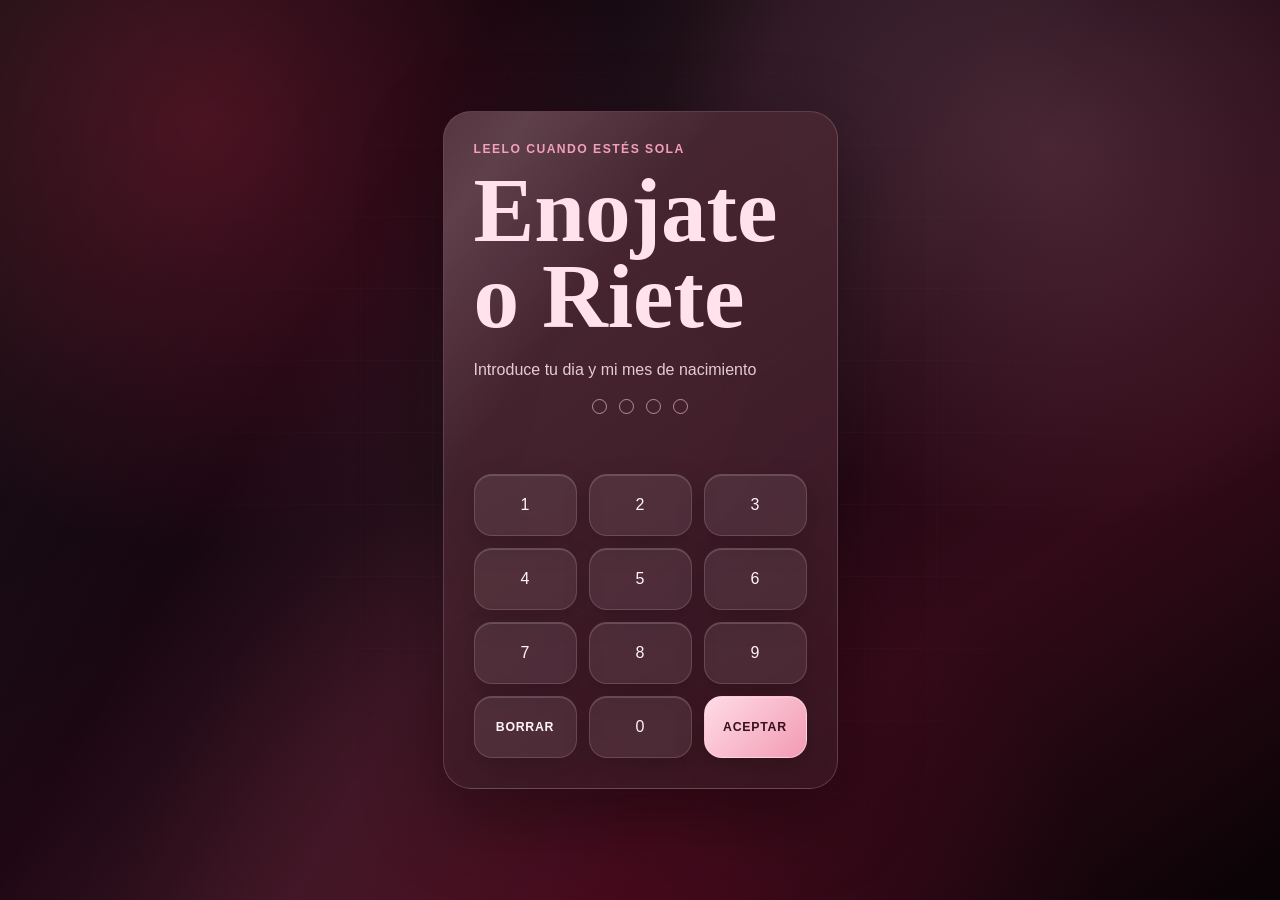
==== index.html @ 14e95a64 "Add files via upload" ====
<!DOCTYPE html>
<html lang="es">
<head>
  <meta charset="UTF-8">
  <meta name="viewport" content="width=device-width, initial-scale=1.0">
  <!-- PWA: manifest e identidad visual para instalar la app. -->
  <meta name="theme-color" content="#320a18">
  <meta name="mobile-web-app-capable" content="yes">
  <meta name="apple-mobile-web-app-capable" content="yes">
  <meta name="apple-mobile-web-app-title" content="Carta Secreta">
  <link rel="manifest" href="manifest.json">
  <link rel="apple-touch-icon" href="assets/icons/icon-192.png">
  <title>Pato Bonito para que no te enojes</title>
  <link rel="stylesheet" href="style.css">
</head>
<body>
  <div class="background-glow" aria-hidden="true"></div>
  <div class="particles" id="particles" aria-hidden="true"></div>

  <!-- PANTALLA INICIAL: esto es lo primero que se ve antes de desbloquear la pagina. -->
  <section class="gate-screen" id="lockGate" aria-labelledby="lockTitle">
    <div class="access-card" id="accessCard">
      <p class="card-label">Leelo cuando estés sola</p>
      <h1 id="lockTitle">Enojate o Riete</h1>
      <p class="card-subtitle">Introduce tu dia y mi mes de nacimiento</p>

      <div class="passcode-dots" id="passcodeDots" aria-label="Codigo ingresado">
        <span></span>
        <span></span>
        <span></span>
        <span></span>
      </div>

      <p class="status-message" id="statusMessage" aria-live="polite"></p>

      <div class="keypad" aria-label="Teclado numerico">
        <button type="button" class="key" data-number="1">1</button>
        <button type="button" class="key" data-number="2">2</button>
        <button type="button" class="key" data-number="3">3</button>
        <button type="button" class="key" data-number="4">4</button>
        <button type="button" class="key" data-number="5">5</button>
        <button type="button" class="key" data-number="6">6</button>
        <button type="button" class="key" data-number="7">7</button>
        <button type="button" class="key" data-number="8">8</button>
        <button type="button" class="key" data-number="9">9</button>
        <button type="button" class="key key-small" data-action="delete">borrar</button>
        <button type="button" class="key" data-number="0">0</button>
        <button type="button" class="key key-small key-accept" data-action="accept">aceptar</button>
      </div>
    </div>
  </section>

  <header class="site-header" id="siteHeader" hidden>
    <a class="brand" href="#carta-secreta" data-section-link="carta-secreta">Bienvenida Hachi</a>
    <button class="menu-toggle" id="menuToggle" type="button" aria-label="Abrir menu" aria-expanded="false">
      <span></span>
      <span></span>
      <span></span>
    </button>

    <nav class="main-nav" id="mainNav" aria-label="Secciones principales">
      <button type="button" class="nav-link is-active" data-section-link="carta-secreta">Carta secreta</button>
      <button type="button" class="nav-link" data-section-link="actualizaciones">Actualizaciones</button>
      <button type="button" class="nav-link" data-section-link="pudo-pasar">¿Pudo pasar?</button>
      <button type="button" class="nav-link" data-section-link="recuerdos">Recuerdos</button>
    </nav>

    <!-- MUSICA EN EL NAVBAR: cambia las canciones desde CANCIONES en script.js. -->
    <div class="nav-player" aria-label="Musica">
      <button type="button" class="nav-music-button" id="prevSong" aria-label="Cancion anterior">‹</button>
      <select id="songSelect" class="nav-song-select" aria-label="Elegir cancion"></select>
      <button type="button" class="nav-music-button play" id="playPauseSong">Play</button>
      <button type="button" class="nav-music-button" id="nextSong" aria-label="Siguiente cancion">›</button>
    </div>
  </header>

  <main class="app-shell" id="mainContent" hidden>
    <!-- SECCION CARTA SECRETA: esta es la primera seccion que aparece despues del codigo. -->
    <section class="page-section is-active" id="carta-secreta" data-section="carta-secreta">
      <article class="letter-card">
        <div class="photo-frame" id="photoFrame">
          <img src="assets/foto.jpg" alt="Foto especial" class="optional-image">
        </div>

        <p class="letter-label">Te quiero como Pato, pato-da la vida</p>
        <p class="letter-note">Puedes escuchar música en la esquina mientras lees. (Solo hay 6 JAJA).</p>
        <h2>Querida Hachi</h2>

        <!-- DONDE EDITAR LA CARTA: cambia estos parrafos para personalizar el mensaje. -->
        <div class="letter-text" id="letterText">
          <p>Sabes, estoy seguro de que va a pasar mucho tiempo de cuando escriba esto hasta cuando puedas leerlo, ya que no me atrevo a dartelo o no encuentro como.</p>
          <p>Primero que nada espero que te encuentres muy bien de salud. Ultimamente te he extrañado mucho, me ha costado estar sin ti, es muy dificil querer hablar con alguien, contarle lo que me sucede y no estes tu ahi para hacerlo, alguien que entiende mi forma de ser.</p>
          <p>Se me hace algo triste ver como para ti parece todo normal, aunque tal vez no lo sea. Quisiera creer que en ti todavia queda algo de amor hacia mi, aunque tu dices que tal vez nunca fue amor.</p>
          <p>Como segundo, no se que vaya a suceder con nosotros o si es que aun queda algo de nosotros y tal vez solo yo lo veo asi, pero quiero que sepas que todos los dias le pido a Dios para que te cuide, te proteja de malas personas y te de mucha salud.</p>
          <p>A veces me pongo nostalgico y recuerdo todos los momentos lindos que vivimos y cuando paso por un lugar donde estuvimos me acuerdo y sonrio.</p>
          <p>Tal vez no es una despedida, solo necesito expresar lo que siento. La verdad es que cuando logre dejar de pensar en ti, ni siquiera dire nada.</p>
          <p>Ya se que tal vez no signifique mucho porque la IA lo hizo casi todo, pero igual ya esta hecho.</p>
          <p>Y pues nada, me gustaria decirte una ultima vez:</p>
          <p><strong>Te amo, Monita.</strong></p>
        </div>

        <button type="button" class="ghost-button close-letter-button" id="closeButton">Cerrar carta</button>
      </article>
    </section>

    <!-- SECCION ACTUALIZACIONES: agrega, elimina o edita tarjetas del diario aqui. -->
    <section class="page-section" id="actualizaciones" data-section="actualizaciones" hidden>
      <div class="section-heading">
        <p class="section-kicker">Esto pasó despues de escribir la carta</p>
        <h2>Actualizaciones</h2>
        <p>Waos, pasaron varias cosas desde que escribí la carta.</p>
        <p>
          
          
        </p>

      </div>

      <div class="updates-grid">
        <article class="update-card">
          <h3>Primero</h3>
          <p>1. Me preguntabas si estaba conociendo a alguien, tal vez no fui del todo sincero, digamos que había alguien pero aunque intenté quererla, no pude, no te puedo sacar de mi corazón.</p>
          <p>Además, cuando dijiste que estabas siendo egoista porque no querías que conociera a alguien, una pequeña parte de mi se alegró, porque senti que te importaba, que de verdad habia algo de amor ahi.</p>
        </article>

        <article class="update-card">
          <h3>Segundo</h3>
          <p>2. Eso me lleva al punto 2, estaba equivocado, tu ya tienes novio, algo triste y fuerte para mi pero es real jsjs.</p>
        </article>

        <article class="update-card">
          <h3>Tercero</h3>
          <p>3. Empiezo a creer que lo que decias que nunca fue amor, es real, aunque yo pensaba que si, mi fe decae poco a poco. Por qué lo digo?</p>
          <p>A mi muchas veces me decias que no estabas lista y que no querias lastimarme o que querias sanar, pero por qué con las demás personas si?</p>
          <p>Además, A MI PARECER, hacias por otros lo que yo queria que hicieras conmigo sin necesidad de demostrar de manera indirecta que queria que hicieras
            (Una de las razones por las que no quise tomarme foto el dia que pasamos con Ambrocio)</p> 
          <p>Y yo se que no tengo ningun derecho a reclamar y nunca me atreví a decirtelo por miedo a que esto llevara a cortar todo tipo de esperanzas contigo, 
          pero que más da porque igual ya tienes novio, pero bueno esas 2 razones me hicieron perder la fe de que alguna vez me amaste.</p>
        </article>
      </div>
    </section>

    <!-- SECCION ¿PUDO PASAR?: edita aqui el texto sentimental y cambia la imagen opcional. -->
    <section class="page-section" id="pudo-pasar" data-section="pudo-pasar" hidden>
      <div class="mystery-layout">
        <div class="mystery-copy">
          <p class="section-kicker">Esto es algo chistoso y a la vez vergonzoso para ti JAJA</p>
          <h2>¿Pudo pasar?</h2>
          <p>Siempre destacaba chats de Whatsapp de cosas que no crei que dirias porque se te hacia dificil, 
            pero esta es de algo que yo soñaba que pasara, que dijiste y se me hizo gracioso pero amé, espero no te ofenda.
            Solo quería destacar lo ultimo de "casarnos jaja"</p>
        </div>
        <figure class="mystery-image">
          <img src="assets/img/pudo-pasar.jpg" alt="Imagen especial" class="optional-image">
        </figure>
      </div>
    </section>

    <!-- SECCION RECUERDOS: cambia imagenes y textos de la galeria aqui. Usa archivos en assets/img/. -->
    <section class="page-section" id="recuerdos" data-section="recuerdos" hidden>
      <div class="section-heading">
        <p class="section-kicker">Galeria</p>
        <h2>Recuerdos</h2>
        <p>La verdad es que tenemos recuerdos juntos pero nunca en foto, pero X</p>
      </div>

      <div class="memory-grid">
        <figure class="memory-card">
          <img src="assets/img/recuerdo1.jpeg" alt="Recuerdo 1" class="optional-image">
          <figcaption>Uno de los mejores dias de mi vida, cuando te di el pastel y a cambio me enseñaste a besar jaja</figcaption>
        </figure>

        <figure class="memory-card">
          <img src="assets/img/recuerdo2.jpg" alt="Recuerdo 2" class="optional-image">
          <figcaption>De las veces que haciamos llamadas.</figcaption>
        </figure>

        <figure class="memory-card">
          <img src="assets/img/recuerdo3.jpg" alt="Recuerdo 3" class="optional-image">
          <figcaption>Ese dia no fue el mejor para mi, pero nunca me arrpentí de darte las flores</figcaption>
        </figure>

        <figure class="memory-card">
          <img src="assets/img/recuerdo4.jpg" alt="Recuerdo 4" class="optional-image">
          <figcaption>Me encantó verte feliz en el tren, super linda.</figcaption>
        </figure>
      </div>
    </section>

  </main>

  <audio id="musicAudio" preload="metadata"></audio>
  <script src="script.js"></script>
  <!-- PWA: registra el service worker para instalacion y cache local. -->
  <script>
    if ("serviceWorker" in navigator) {
      window.addEventListener("load", () => {
        navigator.serviceWorker.register("./service-worker.js");
      });
    }
  </script>
</body>
</html>
---- style.css ----
:root {
  --bg: #080306;
  --panel: rgba(31, 8, 17, 0.76);
  --panel-strong: rgba(50, 12, 25, 0.88);
  --wine: #4a0e20;
  --ruby: #991b3b;
  --rose: #f2a0b8;
  --blush: #ffe2eb;
  --cream: #fff7f1;
  --ink: #2f141d;
  --muted: rgba(255, 232, 239, 0.86);
  --line: rgba(255, 226, 235, 0.18);
  --shadow: 0 28px 80px rgba(0, 0, 0, 0.38);
  --body-font: "Trebuchet MS", "Segoe UI", Arial, sans-serif;
  --display-font: Georgia, "Times New Roman", serif;
  --letter-font: "Palatino Linotype", "Book Antiqua", Palatino, Georgia, serif;
}

* {
  box-sizing: border-box;
}

html {
  min-height: 100%;
  scroll-behavior: smooth;
}

body {
  min-height: 100vh;
  margin: 0;
  color: var(--blush);
  font-family: var(--body-font);
  background:
    radial-gradient(circle at 16% 14%, rgba(153, 27, 59, 0.42), transparent 32%),
    radial-gradient(circle at 82% 16%, rgba(242, 160, 184, 0.2), transparent 30%),
    radial-gradient(circle at 48% 105%, rgba(89, 12, 34, 0.58), transparent 42%),
    linear-gradient(145deg, #050204 0%, #170711 38%, #320a18 72%, #090305 100%);
  overflow-x: hidden;
}

body::before {
  content: "";
  position: fixed;
  inset: 0;
  pointer-events: none;
  background-image:
    linear-gradient(rgba(255, 255, 255, 0.035) 1px, transparent 1px),
    linear-gradient(90deg, rgba(255, 255, 255, 0.025) 1px, transparent 1px);
  background-size: 72px 72px;
  mask-image: radial-gradient(circle at center, black, transparent 72%);
}

button,
select {
  font: inherit;
}

button {
  cursor: pointer;
}

img {
  max-width: 100%;
}

.background-glow {
  position: fixed;
  inset: 0;
  pointer-events: none;
  background:
    linear-gradient(120deg, rgba(255, 255, 255, 0.05), transparent 28%, rgba(255, 174, 195, 0.08), transparent 62%),
    radial-gradient(circle at 50% 44%, rgba(255, 198, 210, 0.08), transparent 28%);
  mix-blend-mode: screen;
}

.particles {
  position: fixed;
  inset: 0;
  z-index: 1;
  overflow: hidden;
  pointer-events: none;
}

.heart {
  position: absolute;
  bottom: -36px;
  width: var(--size);
  height: var(--size);
  color: rgba(255, 193, 211, 0.58);
  opacity: 0;
  animation: floatHeart var(--duration) linear infinite;
}

.heart::before {
  content: "♥";
  display: block;
  font-size: var(--size);
  line-height: 1;
  filter: drop-shadow(0 0 12px rgba(255, 149, 177, 0.22));
}

.site-header {
  position: sticky;
  top: 0;
  z-index: 10;
  display: flex;
  align-items: center;
  justify-content: space-between;
  gap: 18px;
  flex-wrap: wrap;
  width: min(1180px, calc(100% - 28px));
  margin: 14px auto 0;
  padding: 12px;
  border: 1px solid var(--line);
  border-radius: 24px;
  background: rgba(18, 6, 12, 0.72);
  box-shadow: 0 18px 55px rgba(0, 0, 0, 0.28);
  backdrop-filter: blur(18px);
}

.site-header[hidden],
.app-shell[hidden],
.gate-screen[hidden],
.page-section[hidden] {
  display: none !important;
}

.brand {
  color: #fff4f7;
  font-family: var(--display-font);
  font-size: 1.15rem;
  font-weight: 700;
  text-decoration: none;
  white-space: nowrap;
  padding: 8px 10px;
}

.main-nav {
  display: flex;
  align-items: center;
  justify-content: flex-end;
  gap: 6px;
  flex-wrap: wrap;
  flex: 1 1 auto;
}

.nav-link,
.menu-toggle,
.ghost-button,
.primary-button,
.play-button,
.icon-button {
  border: 1px solid rgba(255, 226, 235, 0.18);
  color: #fff5f8;
  background: rgba(255, 255, 255, 0.07);
  transition: transform 180ms ease, background 180ms ease, border-color 180ms ease, box-shadow 180ms ease;
}

.nav-link {
  min-height: 38px;
  border-radius: 999px;
  padding: 8px 13px;
  font-size: 0.92rem;
}

.nav-link:hover,
.nav-link.is-active,
.ghost-button:hover,
.primary-button:hover,
.play-button:hover,
.icon-button:hover {
  transform: translateY(-2px);
  border-color: rgba(255, 216, 228, 0.42);
  background: rgba(255, 255, 255, 0.14);
  box-shadow: 0 14px 32px rgba(0, 0, 0, 0.2);
}

.nav-link.is-active {
  color: #35101d;
  background: linear-gradient(135deg, #ffdce6, #f29ab4);
}

.nav-player {
  display: flex;
  align-items: center;
  gap: 6px;
  min-width: min(100%, 330px);
  padding-left: 6px;
}

.nav-song-select {
  min-width: 132px;
  height: 38px;
  border: 1px solid var(--line);
  border-radius: 999px;
  color: #fff5f8;
  background: rgba(12, 4, 8, 0.74);
  padding: 0 10px;
}

.nav-music-button {
  min-width: 38px;
  height: 38px;
  border: 1px solid var(--line);
  border-radius: 999px;
  color: #fff5f8;
  background: rgba(255, 255, 255, 0.07);
  transition: transform 180ms ease, background 180ms ease, border-color 180ms ease;
}

.nav-music-button.play {
  min-width: 58px;
  color: #35101d;
  border-color: rgba(255, 218, 228, 0.58);
  background: linear-gradient(135deg, #ffdce6, #f29ab4);
  font-size: 0.86rem;
  font-weight: 800;
}

.nav-music-button:hover {
  transform: translateY(-2px);
  border-color: rgba(255, 216, 228, 0.42);
  background: rgba(255, 255, 255, 0.14);
}

.menu-toggle {
  display: none;
  width: 44px;
  height: 40px;
  border-radius: 14px;
  align-items: center;
  justify-content: center;
  flex-direction: column;
  gap: 5px;
}

.menu-toggle span {
  width: 18px;
  height: 2px;
  border-radius: 999px;
  background: #fff5f8;
}

.app-shell {
  position: relative;
  z-index: 2;
  width: min(1180px, calc(100% - 28px));
  min-height: calc(100vh - 92px);
  margin: 0 auto;
  padding: 28px 0 56px;
}

.gate-screen {
  position: relative;
  z-index: 3;
  display: grid;
  place-items: center;
  min-height: 100vh;
  padding: 24px;
  perspective: 1200px;
}

.gate-screen.is-unlocking {
  animation: gateOut 560ms ease forwards;
}

.page-section {
  min-height: calc(100vh - 150px);
  display: none;
  animation: sectionIn 520ms ease both;
}

.page-section.is-active {
  display: block;
}

.section-heading {
  max-width: 760px;
  margin: 26px auto 28px;
  text-align: center;
}

.section-kicker,
.card-label,
.letter-label,
.now-playing-label,
.date {
  margin: 0 0 12px;
  color: var(--rose);
  font-size: 0.76rem;
  font-weight: 800;
  letter-spacing: 0.12em;
  text-transform: uppercase;
}

h1,
h2,
h3 {
  margin: 0;
  letter-spacing: 0;
}

h1,
h2 {
  font-family: var(--display-font);
  font-weight: 700;
}

h1 {
  font-size: clamp(2.7rem, 8vw, 5.7rem);
  line-height: 0.95;
}

h2 {
  font-size: clamp(2.15rem, 5vw, 4.2rem);
  line-height: 1;
}

h3 {
  font-size: 1.25rem;
}

.section-heading p,
.hero-copy,
.mystery-copy p,
.player-status,
.card-subtitle {
  color: var(--muted);
  line-height: 1.65;
}

.section-heading p,
.mystery-copy p,
.update-card p:not(.date),
.memory-card figcaption {
  text-shadow: 0 1px 14px rgba(0, 0, 0, 0.18);
}

.hero-panel {
  position: relative;
  display: grid;
  align-content: center;
  min-height: calc(100vh - 168px);
  max-width: 850px;
  margin: 0 auto;
  padding: clamp(28px, 7vw, 72px);
  border: 1px solid var(--line);
  border-radius: 28px;
  background:
    linear-gradient(145deg, rgba(255, 255, 255, 0.12), rgba(255, 255, 255, 0.035)),
    rgba(28, 8, 17, 0.62);
  box-shadow: var(--shadow);
  overflow: hidden;
}

.hero-panel::after,
.access-card::before {
  content: "";
  position: absolute;
  inset: -35%;
  background: linear-gradient(115deg, transparent 30%, rgba(255, 230, 237, 0.13), transparent 58%);
  transform: translateX(-42%) rotate(12deg);
  animation: softShine 5s ease-in-out infinite;
}

.hero-panel > *,
.access-card > * {
  position: relative;
  z-index: 1;
}

.hero-copy {
  max-width: 640px;
  margin: 22px 0 28px;
  font-size: clamp(1.02rem, 2.5vw, 1.22rem);
}

.primary-button,
.play-button {
  width: max-content;
  min-height: 46px;
  border-radius: 999px;
  padding: 10px 20px;
  color: #35101d;
  border-color: rgba(255, 218, 228, 0.58);
  background: linear-gradient(135deg, #ffdce6, #f29ab4);
  font-weight: 800;
}

.updates-grid,
.memory-grid {
  display: grid;
  gap: 18px;
}

.updates-grid {
  grid-template-columns: repeat(3, minmax(0, 1fr));
}

.memory-grid {
  grid-template-columns: repeat(auto-fit, minmax(240px, 1fr));
}

.update-card,
.memory-card,
.access-card,
.mystery-layout {
  border: 1px solid var(--line);
  background: var(--panel);
  box-shadow: var(--shadow);
  backdrop-filter: blur(16px);
}

.update-card,
.memory-card {
  min-width: 0;
  border-radius: 22px;
  padding: 16px;
}

.update-card {
  padding: clamp(20px, 3vw, 30px);
}

.memory-card img,
.mystery-image img {
  display: block;
  width: 100%;
  border-radius: 16px;
  object-fit: contain;
  background:
    radial-gradient(circle at center, rgba(255, 226, 235, 0.12), transparent 62%),
    rgba(12, 4, 8, 0.46);
}

.update-card h3 {
  color: #fff7fa;
  font-family: var(--display-font);
  font-size: 1.35rem;
  margin-bottom: 10px;
}

.update-card p:not(.date),
.memory-card figcaption {
  color: rgba(255, 232, 239, 0.9);
  line-height: 1.6;
  text-align: justify;
  hyphens: auto;
}

.mystery-layout {
  display: grid;
  grid-template-columns: minmax(0, 1.05fr) minmax(280px, 0.95fr);
  gap: clamp(22px, 5vw, 54px);
  align-items: center;
  min-height: calc(100vh - 170px);
  margin-top: 24px;
  padding: clamp(24px, 6vw, 58px);
  border-radius: 28px;
  background:
    radial-gradient(circle at 72% 22%, rgba(255, 186, 205, 0.14), transparent 34%),
    rgba(30, 8, 17, 0.76);
}

.mystery-copy p {
  color: rgba(255, 232, 239, 0.92);
  font-size: 1.05rem;
  text-align: justify;
  hyphens: auto;
}

.mystery-image {
  width: 100%;
  max-width: 560px;
  margin: 0 auto;
  padding: 10px;
  border-radius: 24px;
  background: rgba(255, 255, 255, 0.08);
  transform: rotate(1.2deg);
  overflow: hidden;
}

.mystery-image img {
  display: block;
  width: 100%;
  height: clamp(320px, 48vw, 520px);
  object-fit: contain;
  border-radius: 16px;
}

.memory-card {
  margin: 0;
}

.memory-card img {
  aspect-ratio: 1 / 1;
  height: clamp(280px, 34vw, 380px);
  padding: 8px;
  object-fit: contain;
}

.memory-card figcaption {
  margin-top: 12px;
}

.secret-layout {
  display: grid;
  place-items: center;
  min-height: calc(100vh - 160px);
  padding-top: 20px;
}

.lock-area,
.letter-area {
  width: min(100%, 780px);
}

.lock-area {
  display: none;
  perspective: 1200px;
}

.lock-area.is-active {
  display: grid;
  place-items: center;
}

.letter-area {
  display: none;
}

.letter-area.is-active {
  display: block;
  animation: sectionIn 520ms ease both;
}

.access-card {
  position: relative;
  width: min(100%, 395px);
  padding: 30px;
  border-radius: 28px;
  background:
    linear-gradient(145deg, rgba(255, 255, 255, 0.12), rgba(255, 255, 255, 0.04)),
    var(--panel-strong);
  overflow: hidden;
  animation: cardIn 720ms cubic-bezier(0.16, 1, 0.3, 1);
}

.access-card.is-shaking {
  animation: shake 420ms ease;
}

.access-card h2 {
  font-size: clamp(2rem, 7vw, 3.15rem);
}

.passcode-dots {
  display: flex;
  justify-content: center;
  gap: 12px;
  margin: 8px 0 18px;
}

.passcode-dots span {
  width: 15px;
  height: 15px;
  border: 1px solid rgba(255, 217, 228, 0.58);
  border-radius: 999px;
  background: transparent;
  transition: background 180ms ease, transform 180ms ease, box-shadow 180ms ease;
}

.passcode-dots span.is-filled {
  background: var(--blush);
  box-shadow: 0 0 18px rgba(255, 169, 191, 0.6);
  transform: scale(1.08);
}

.status-message {
  min-height: 24px;
  margin: 0 0 18px;
  color: #ffd0dc;
  text-align: center;
  font-size: 0.95rem;
}

.status-message.is-success {
  color: #fff4d6;
}

.keypad {
  display: grid;
  grid-template-columns: repeat(3, minmax(0, 1fr));
  gap: 12px;
}

.key {
  min-height: 62px;
  border: 1px solid rgba(255, 222, 231, 0.16);
  border-radius: 18px;
  color: #fff5f8;
  background: rgba(255, 255, 255, 0.08);
  box-shadow: inset 0 1px 0 rgba(255, 255, 255, 0.16), 0 10px 28px rgba(0, 0, 0, 0.18);
  transition: transform 180ms ease, background 180ms ease, border-color 180ms ease;
}

.key:hover {
  transform: translateY(-2px);
  border-color: rgba(255, 215, 225, 0.34);
  background: rgba(255, 255, 255, 0.14);
}

.key:active,
.ghost-button:active,
.primary-button:active,
.play-button:active,
.icon-button:active {
  transform: translateY(0) scale(0.98);
}

.key-small {
  font-size: 0.77rem;
  font-weight: 800;
  letter-spacing: 0.06em;
  text-transform: uppercase;
}

.key-accept {
  color: #35101d;
  border-color: rgba(255, 218, 228, 0.58);
  background: linear-gradient(135deg, #ffdce6, #f29ab4);
}

.close-letter-button {
  margin: 28px 0 0 auto;
  display: block;
  min-height: 40px;
  border-radius: 999px;
  padding: 8px 14px;
}

.letter-card {
  width: min(100%, 760px);
  margin: 20px auto 0;
  padding: clamp(24px, 6vw, 54px);
  border-radius: 26px;
  color: var(--ink);
  background:
    linear-gradient(180deg, rgba(255, 255, 255, 0.62), rgba(255, 255, 255, 0)),
    repeating-linear-gradient(0deg, rgba(120, 72, 50, 0.035) 0, rgba(120, 72, 50, 0.035) 1px, transparent 1px, transparent 32px),
    var(--cream);
  box-shadow: var(--shadow);
  animation: letterIn 800ms cubic-bezier(0.16, 1, 0.3, 1) 140ms both;
}

.photo-frame {
  display: block;
  width: min(100%, 420px);
  margin: 0 auto 30px;
  padding: 10px;
  border-radius: 22px;
  background: #fffdf9;
  box-shadow: 0 18px 46px rgba(83, 35, 45, 0.18);
  transform: rotate(-1deg);
}

.photo-frame img {
  display: block;
  width: 100%;
  max-height: 520px;
  object-fit: contain;
  border-radius: 16px;
  background: #fff7f1;
}

.letter-card h2 {
  color: #40101f;
  font-family: var(--display-font);
}

.letter-text {
  margin-top: 24px;
  color: #2d141b;
  font-family: var(--letter-font);
  font-size: clamp(1.03rem, 2.4vw, 1.17rem);
  font-style: italic;
  line-height: 1.86;
}

.letter-text p {
  margin: 0 0 17px;
  opacity: 0;
  transform: translateY(12px);
  text-align: justify;
  hyphens: auto;
}

.letter-text p.is-visible {
  animation: textReveal 520ms ease forwards;
}

.letter-text strong {
  color: #84132f;
  font-style: italic;
  font-size: 1.18em;
}

.is-hidden,
.image-hidden {
  display: none !important;
}

.unlock-heart {
  position: fixed;
  left: 50%;
  top: 50%;
  z-index: 15;
  color: #ffd7e1;
  font-size: 18px;
  pointer-events: none;
  animation: burstHeart 900ms ease-out forwards;
}

@keyframes floatHeart {
  0% {
    opacity: 0;
    transform: translate3d(0, 0, 0) rotate(0deg) scale(0.72);
  }
  12% {
    opacity: 0.65;
  }
  100% {
    opacity: 0;
    transform: translate3d(var(--drift), -112vh, 0) rotate(26deg) scale(1.18);
  }
}

@keyframes softShine {
  0%,
  48% {
    transform: translateX(-48%) rotate(12deg);
  }
  100% {
    transform: translateX(48%) rotate(12deg);
  }
}

@keyframes sectionIn {
  from {
    opacity: 0;
    transform: translateY(16px);
  }
  to {
    opacity: 1;
    transform: translateY(0);
  }
}

@keyframes gateOut {
  to {
    opacity: 0;
    transform: scale(0.985);
  }
}

@keyframes cardIn {
  from {
    opacity: 0;
    transform: translateY(18px) rotateX(8deg);
  }
  to {
    opacity: 1;
    transform: translateY(0) rotateX(0);
  }
}

@keyframes letterIn {
  from {
    opacity: 0;
    transform: translateY(28px) scale(0.98);
  }
  to {
    opacity: 1;
    transform: translateY(0) scale(1);
  }
}

@keyframes textReveal {
  to {
    opacity: 1;
    transform: translateY(0);
  }
}

@keyframes shake {
  0%,
  100% {
    transform: translateX(0);
  }
  20% {
    transform: translateX(-9px);
  }
  40% {
    transform: translateX(8px);
  }
  60% {
    transform: translateX(-6px);
  }
  80% {
    transform: translateX(5px);
  }
}

@keyframes burstHeart {
  from {
    opacity: 1;
    transform: translate(-50%, -50%) rotate(0deg) scale(0.7);
  }
  to {
    opacity: 0;
    transform: translate(calc(-50% + var(--x)), calc(-50% + var(--y))) rotate(var(--r)) scale(1.9);
  }
}

@media (max-width: 920px) {
  .updates-grid,
  .memory-grid,
  .mystery-layout {
    grid-template-columns: 1fr;
  }

  .mystery-image {
    max-width: 100%;
  }

  .mystery-image img {
    height: 280px;
  }
}

@media (max-width: 760px) {
  .site-header {
    align-items: flex-start;
    border-radius: 20px;
  }

  .menu-toggle {
    display: flex;
  }

  .main-nav {
    position: absolute;
    left: 0;
    right: 0;
    top: calc(100% + 8px);
    display: none;
    padding: 12px;
    border: 1px solid var(--line);
    border-radius: 20px;
    background: rgba(18, 6, 12, 0.94);
    box-shadow: 0 18px 55px rgba(0, 0, 0, 0.28);
  }

  .main-nav.is-open {
    display: grid;
    grid-template-columns: 1fr;
  }

  .nav-player {
    order: 3;
    width: 100%;
    padding-left: 0;
  }

  .nav-song-select {
    flex: 1;
    min-width: 0;
  }

  .nav-link {
    width: 100%;
    text-align: left;
  }

  .app-shell {
    min-height: calc(100vh - 86px);
    padding-top: 22px;
  }

  .hero-panel,
  .mystery-layout,
  .access-card,
  .letter-card {
    border-radius: 22px;
  }

  .hero-panel {
    min-height: calc(100vh - 146px);
  }

  .key {
    min-height: 58px;
    border-radius: 16px;
  }

}

@media (max-width: 480px) {
  .site-header,
  .app-shell {
    width: min(100% - 18px, 1180px);
  }

  .updates-grid,
  .memory-grid {
    gap: 12px;
  }

  .update-card,
  .memory-card {
    padding: 12px;
  }
}

@media (prefers-reduced-motion: reduce) {
  *,
  *::before,
  *::after {
    scroll-behavior: auto !important;
    animation-duration: 1ms !important;
    animation-iteration-count: 1 !important;
    transition-duration: 1ms !important;
  }
}
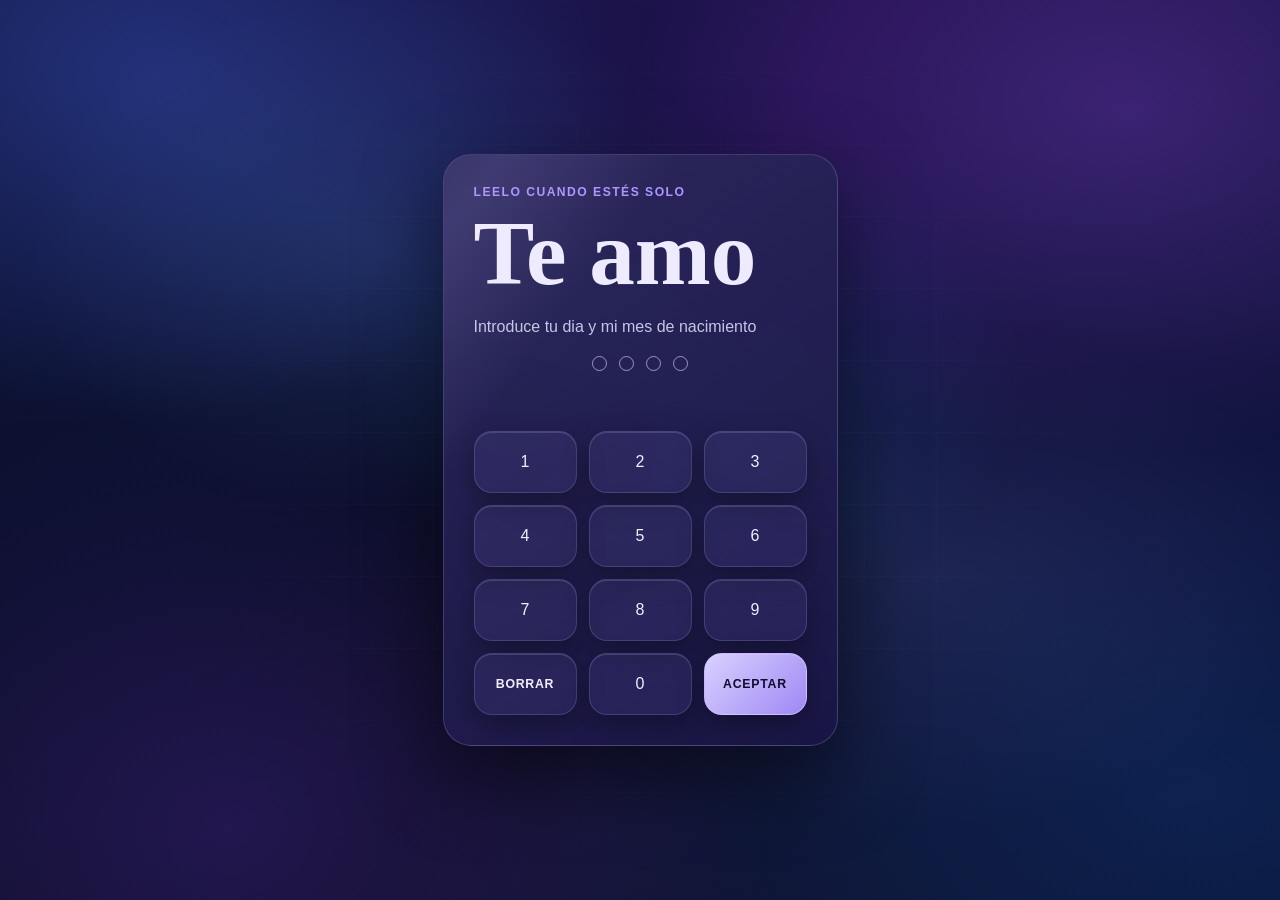
==== commit 13a74e42: "Add files via upload" ====
--- a/index.html
+++ b/index.html
@@ -10,7 +10,7 @@
   <meta name="apple-mobile-web-app-title" content="Carta Secreta">
   <link rel="manifest" href="manifest.json">
   <link rel="apple-touch-icon" href="assets/icons/icon-192.png">
-  <title>Pato Bonito para que no te enojes</title>
+  <title>I Love You</title>
   <link rel="stylesheet" href="style.css">
 </head>
 <body>
@@ -20,8 +20,8 @@
   <!-- PANTALLA INICIAL: esto es lo primero que se ve antes de desbloquear la pagina. -->
   <section class="gate-screen" id="lockGate" aria-labelledby="lockTitle">
     <div class="access-card" id="accessCard">
-      <p class="card-label">Leelo cuando estés sola</p>
-      <h1 id="lockTitle">Enojate o Riete</h1>
+      <p class="card-label">Leelo cuando estés solo</p>
+      <h1 id="lockTitle">Te amo</h1>
       <p class="card-subtitle">Introduce tu dia y mi mes de nacimiento</p>
 
       <div class="passcode-dots" id="passcodeDots" aria-label="Codigo ingresado">
@@ -51,7 +51,7 @@
   </section>
 
   <header class="site-header" id="siteHeader" hidden>
-    <a class="brand" href="#carta-secreta" data-section-link="carta-secreta">Bienvenida Hachi</a>
+    <a class="brand" href="#carta-secreta" data-section-link="carta-secreta">Bienvenido Amado Mio</a>
     <button class="menu-toggle" id="menuToggle" type="button" aria-label="Abrir menu" aria-expanded="false">
       <span></span>
       <span></span>
@@ -59,9 +59,9 @@
     </button>
 
     <nav class="main-nav" id="mainNav" aria-label="Secciones principales">
-      <button type="button" class="nav-link is-active" data-section-link="carta-secreta">Carta secreta</button>
-      <button type="button" class="nav-link" data-section-link="actualizaciones">Actualizaciones</button>
-      <button type="button" class="nav-link" data-section-link="pudo-pasar">¿Pudo pasar?</button>
+      <button type="button" class="nav-link is-active" data-section-link="carta-secreta">Carta Secreta</button>
+      <button type="button" class="nav-link" data-section-link="happy-birthday">Happy Birthday</button>
+      <button type="button" class="nav-link" data-section-link="la-razon-de-amarte">La Razón de Amarte</button>
       <button type="button" class="nav-link" data-section-link="recuerdos">Recuerdos</button>
     </nav>
 
@@ -82,21 +82,21 @@
           <img src="assets/foto.jpg" alt="Foto especial" class="optional-image">
         </div>
 
-        <p class="letter-label">Te quiero como Pato, pato-da la vida</p>
+        <p class="letter-label">Te amo más que ayer y menos que mañana</p>
         <p class="letter-note">Puedes escuchar música en la esquina mientras lees. (Solo hay 6 JAJA).</p>
-        <h2>Querida Hachi</h2>
+        <h2>Querido Hombre Mio</h2>
 
         <!-- DONDE EDITAR LA CARTA: cambia estos parrafos para personalizar el mensaje. -->
         <div class="letter-text" id="letterText">
-          <p>Sabes, estoy seguro de que va a pasar mucho tiempo de cuando escriba esto hasta cuando puedas leerlo, ya que no me atrevo a dartelo o no encuentro como.</p>
-          <p>Primero que nada espero que te encuentres muy bien de salud. Ultimamente te he extrañado mucho, me ha costado estar sin ti, es muy dificil querer hablar con alguien, contarle lo que me sucede y no estes tu ahi para hacerlo, alguien que entiende mi forma de ser.</p>
-          <p>Se me hace algo triste ver como para ti parece todo normal, aunque tal vez no lo sea. Quisiera creer que en ti todavia queda algo de amor hacia mi, aunque tu dices que tal vez nunca fue amor.</p>
-          <p>Como segundo, no se que vaya a suceder con nosotros o si es que aun queda algo de nosotros y tal vez solo yo lo veo asi, pero quiero que sepas que todos los dias le pido a Dios para que te cuide, te proteja de malas personas y te de mucha salud.</p>
-          <p>A veces me pongo nostalgico y recuerdo todos los momentos lindos que vivimos y cuando paso por un lugar donde estuvimos me acuerdo y sonrio.</p>
-          <p>Tal vez no es una despedida, solo necesito expresar lo que siento. La verdad es que cuando logre dejar de pensar en ti, ni siquiera dire nada.</p>
-          <p>Ya se que tal vez no signifique mucho porque la IA lo hizo casi todo, pero igual ya esta hecho.</p>
-          <p>Y pues nada, me gustaria decirte una ultima vez:</p>
-          <p><strong>Te amo, Monita.</strong></p>
+          <p>Hola cielo, te escribo esta carta primero antes que nada para felicitarte y agradecer por llegar a mi vida, 
+            cuando te encontré no sabía qué rumbo tomar, pero en tus ojos encontré el camino ese camino que hoy estoy segura 
+            que quiero recorrer contigo a mi lado lo que me resta de vida, quiero recalcar el gran hombre que eres, la familia 
+            que tenemos y todo lo que haces por nosotros, aunque no tienes aveces días buenos, yo estaré contigo siempre, 
+            también quiero recordarte lo mucho que te amamos, y lo felices que somos a tu lado yo solo anhelo cada día y cada 
+            latido poder estar contigo, eres el hombre más maravilloso que eh conocido, sé que la distancia terminará pronto, y 
+            estaremos en nuestra casita cielo, te ama tu futura esposa 💘</p>
+          <p>Feliz cumple años, precioso, que Dios te regale muchos años más de vida.</p>
+          <p><strong>Te amo, Cielo.</strong></p>
         </div>
 
         <button type="button" class="ghost-button close-letter-button" id="closeButton">Cerrar carta</button>
@@ -104,11 +104,10 @@
     </section>
 
     <!-- SECCION ACTUALIZACIONES: agrega, elimina o edita tarjetas del diario aqui. -->
-    <section class="page-section" id="actualizaciones" data-section="actualizaciones" hidden>
+    <section class="page-section" id="happy-birthday" data-section="happy-birthday" hidden>
       <div class="section-heading">
-        <p class="section-kicker">Esto pasó despues de escribir la carta</p>
-        <h2>Actualizaciones</h2>
-        <p>Waos, pasaron varias cosas desde que escribí la carta.</p>
+        <p class="section-kicker">Espero te guste</p>
+        <h2>Happy birthday</h2>
         <p>
           
           
@@ -116,42 +115,59 @@
 
       </div>
 
-      <div class="updates-grid">
-        <article class="update-card">
-          <h3>Primero</h3>
-          <p>1. Me preguntabas si estaba conociendo a alguien, tal vez no fui del todo sincero, digamos que había alguien pero aunque intenté quererla, no pude, no te puedo sacar de mi corazón.</p>
-          <p>Además, cuando dijiste que estabas siendo egoista porque no querías que conociera a alguien, una pequeña parte de mi se alegró, porque senti que te importaba, que de verdad habia algo de amor ahi.</p>
-        </article>
-
-        <article class="update-card">
-          <h3>Segundo</h3>
-          <p>2. Eso me lleva al punto 2, estaba equivocado, tu ya tienes novio, algo triste y fuerte para mi pero es real jsjs.</p>
-        </article>
-
-        <article class="update-card">
-          <h3>Tercero</h3>
-          <p>3. Empiezo a creer que lo que decias que nunca fue amor, es real, aunque yo pensaba que si, mi fe decae poco a poco. Por qué lo digo?</p>
-          <p>A mi muchas veces me decias que no estabas lista y que no querias lastimarme o que querias sanar, pero por qué con las demás personas si?</p>
-          <p>Además, A MI PARECER, hacias por otros lo que yo queria que hicieras conmigo sin necesidad de demostrar de manera indirecta que queria que hicieras
-            (Una de las razones por las que no quise tomarme foto el dia que pasamos con Ambrocio)</p> 
-          <p>Y yo se que no tengo ningun derecho a reclamar y nunca me atreví a decirtelo por miedo a que esto llevara a cortar todo tipo de esperanzas contigo, 
-          pero que más da porque igual ya tienes novio, pero bueno esas 2 razones me hicieron perder la fe de que alguna vez me amaste.</p>
-        </article>
+      <div class="birthday-media">
+        <div class="birthday-video-shell">
+          <video class="birthday-video" controls preload="auto" playsinline>
+            <source src="assets/video/Video1.mp4" type="video/mp4">
+            Tu navegador no puede reproducir este video.
+          </video>
+        </div>
+
+        <div class="birthday-message">
+          <p class="section-kicker">I love You</p>
+          <p>"Hoy el mundo celebra la vida de la persona más maravillosa y yo, 
+            aunque esté a la distancia, siento que tengo el mejor motivo del mundo para festejar. 
+            Daría cualquier cosa por poder estar ahí hoy, despertarte con un beso enorme, 
+            abrazarte fuerte y celebrar tu día como te mereces, pero mientras llega ese momento, 
+            te mando todo mi amor cruzando fronteras. Te amo en todos los universos"</p>
+        </div>
       </div>
     </section>
 
     <!-- SECCION ¿PUDO PASAR?: edita aqui el texto sentimental y cambia la imagen opcional. -->
-    <section class="page-section" id="pudo-pasar" data-section="pudo-pasar" hidden>
+    <section class="page-section" id="la-razon-de-amarte" data-section="la-razon-de-amarte" hidden>
       <div class="mystery-layout">
         <div class="mystery-copy">
-          <p class="section-kicker">Esto es algo chistoso y a la vez vergonzoso para ti JAJA</p>
-          <h2>¿Pudo pasar?</h2>
-          <p>Siempre destacaba chats de Whatsapp de cosas que no crei que dirias porque se te hacia dificil, 
-            pero esta es de algo que yo soñaba que pasara, que dijiste y se me hizo gracioso pero amé, espero no te ofenda.
-            Solo quería destacar lo ultimo de "casarnos jaja"</p>
+          <p class="section-kicker">Las 20 razones por las que te amo</p>
+          <h2>¿Por Qué Te Amo?</h2>
+          <div class="love-reasons">
+            <p>1. Tu sonrisa, esa que logra alegrarme el día sin importar qué tan difícil haya sido.</p>
+            <p>2. La paciencia infinita que me tienes.</p>
+            <p>3. Lo mucho que me haces reír con tus ocurrencias.</p>
+            <p>4. Tu nobleza y la bondad de tu corazón.</p>
+            <p>5. Lo inteligente que eres y cómo ves la vida.</p>
+            <p>6. La pasión con la que persigues tus metas y sueños.</p>
+            <p>7. Tu sentido del humor, incluso en los momentos más extraños.</p>
+            <p>8. Lo atento y detallista que llegas a ser conmigo.</p>
+            <p>9. Tu autenticidad; no intentas fingir ser alguien que no eres.</p>
+            <p>10. La humildad que mantienes a pesar de lo increíble que eres.</p>
+            <p>11. Lo segura y tranquila que me hace sentir estar a tu lado.</p>
+            <p>12. Tu valentía para enfrentar los obstáculos.</p>
+            <p>13. Lo respetuoso que eres con todos a tu alrededor.</p>
+            <p>14. Tu capacidad de escucharme cuando necesito desahogarme.</p>
+            <p>15. La ternura con la que me tratas.</p>
+            <p>16. Lo bien que te queda tu risa.</p>
+            <p>17. Tu energía positiva, que es contagiosa.</p>
+            <p>18. Lo maduro que eres cuando tenemos que resolver un problema.</p>
+            <p>19. Tu sentido de la responsabilidad.</p>
+            <p>20. Simplemente, por ser tú mismo cada día. 💘</p>
+          </div>
         </div>
         <figure class="mystery-image">
-          <img src="assets/img/pudo-pasar.jpg" alt="Imagen especial" class="optional-image">
+          <video class="mystery-video" controls preload="auto" playsinline>
+            <source src="assets/video/Video2.mp4" type="video/mp4">
+            Tu navegador no puede reproducir este video.
+          </video>
         </figure>
       </div>
     </section>
@@ -161,28 +177,28 @@
       <div class="section-heading">
         <p class="section-kicker">Galeria</p>
         <h2>Recuerdos</h2>
-        <p>La verdad es que tenemos recuerdos juntos pero nunca en foto, pero X</p>
+        <p>Aunque no tenemos recuerdos presenciales, tengo estos que llenan mi corazón 💘</p>
       </div>
 
       <div class="memory-grid">
         <figure class="memory-card">
           <img src="assets/img/recuerdo1.jpeg" alt="Recuerdo 1" class="optional-image">
-          <figcaption>Uno de los mejores dias de mi vida, cuando te di el pastel y a cambio me enseñaste a besar jaja</figcaption>
+          <figcaption>Sé que ahora nuestras noches son así, pero sé que pronto estaremos abrazados uno del otro para dormir 🥹💘</figcaption>
         </figure>
 
         <figure class="memory-card">
           <img src="assets/img/recuerdo2.jpg" alt="Recuerdo 2" class="optional-image">
-          <figcaption>De las veces que haciamos llamadas.</figcaption>
+          <figcaption>Estoy segura que quiero compartir el resto de mi vida a tu lado.💘</figcaption>
         </figure>
 
         <figure class="memory-card">
           <img src="assets/img/recuerdo3.jpg" alt="Recuerdo 3" class="optional-image">
-          <figcaption>Ese dia no fue el mejor para mi, pero nunca me arrpentí de darte las flores</figcaption>
+          <figcaption>Tú eres mi hogar.💘</figcaption>
         </figure>
 
         <figure class="memory-card">
           <img src="assets/img/recuerdo4.jpg" alt="Recuerdo 4" class="optional-image">
-          <figcaption>Me encantó verte feliz en el tren, super linda.</figcaption>
+          <figcaption>Jamás pensé en coincidir contigo, eres maravilloso💘</figcaption>
         </figure>
       </div>
     </section>
--- a/style.css
+++ b/style.css
@@ -1,16 +1,16 @@
 :root {
-  --bg: #080306;
-  --panel: rgba(31, 8, 17, 0.76);
-  --panel-strong: rgba(50, 12, 25, 0.88);
-  --wine: #4a0e20;
-  --ruby: #991b3b;
-  --rose: #f2a0b8;
-  --blush: #ffe2eb;
-  --cream: #fff7f1;
-  --ink: #2f141d;
-  --muted: rgba(255, 232, 239, 0.86);
-  --line: rgba(255, 226, 235, 0.18);
-  --shadow: 0 28px 80px rgba(0, 0, 0, 0.38);
+  --bg: #050713;
+  --panel: rgba(13, 19, 48, 0.76);
+  --panel-strong: rgba(22, 18, 63, 0.9);
+  --wine: #151b4f;
+  --ruby: #6846c7;
+  --rose: #ad97ff;
+  --blush: #eeeaff;
+  --cream: #f5f3ff;
+  --ink: #17132e;
+  --muted: rgba(224, 225, 255, 0.86);
+  --line: rgba(196, 188, 255, 0.22);
+  --shadow: 0 28px 80px rgba(0, 0, 0, 0.52);
   --body-font: "Trebuchet MS", "Segoe UI", Arial, sans-serif;
   --display-font: Georgia, "Times New Roman", serif;
   --letter-font: "Palatino Linotype", "Book Antiqua", Palatino, Georgia, serif;
@@ -31,10 +31,13 @@
   color: var(--blush);
   font-family: var(--body-font);
   background:
-    radial-gradient(circle at 16% 14%, rgba(153, 27, 59, 0.42), transparent 32%),
-    radial-gradient(circle at 82% 16%, rgba(242, 160, 184, 0.2), transparent 30%),
-    radial-gradient(circle at 48% 105%, rgba(89, 12, 34, 0.58), transparent 42%),
-    linear-gradient(145deg, #050204 0%, #170711 38%, #320a18 72%, #090305 100%);
+    radial-gradient(ellipse at 12% 8%, rgba(65, 91, 210, 0.38), transparent 30%),
+    radial-gradient(ellipse at 88% 12%, rgba(139, 77, 224, 0.3), transparent 31%),
+    radial-gradient(ellipse at 54% 42%, rgba(38, 120, 205, 0.2), transparent 34%),
+    radial-gradient(ellipse at 18% 92%, rgba(74, 39, 161, 0.34), transparent 36%),
+    radial-gradient(ellipse at 92% 88%, rgba(31, 68, 156, 0.3), transparent 38%),
+    conic-gradient(from 210deg at 50% 45%, #050713, #101742, #21104d, #071331, #050713);
+  background-attachment: fixed;
   overflow-x: hidden;
 }
 
@@ -68,8 +71,9 @@
   inset: 0;
   pointer-events: none;
   background:
-    linear-gradient(120deg, rgba(255, 255, 255, 0.05), transparent 28%, rgba(255, 174, 195, 0.08), transparent 62%),
-    radial-gradient(circle at 50% 44%, rgba(255, 198, 210, 0.08), transparent 28%);
+    radial-gradient(ellipse at 30% 28%, rgba(116, 179, 255, 0.1), transparent 28%),
+    radial-gradient(ellipse at 72% 64%, rgba(191, 126, 255, 0.11), transparent 31%),
+    conic-gradient(from 130deg at 52% 48%, transparent, rgba(104, 70, 199, 0.1), transparent 35%);
   mix-blend-mode: screen;
 }
 
@@ -86,7 +90,7 @@
   bottom: -36px;
   width: var(--size);
   height: var(--size);
-  color: rgba(255, 193, 211, 0.58);
+  color: rgba(174, 165, 255, 0.64);
   opacity: 0;
   animation: floatHeart var(--duration) linear infinite;
 }
@@ -96,7 +100,7 @@
   display: block;
   font-size: var(--size);
   line-height: 1;
-  filter: drop-shadow(0 0 12px rgba(255, 149, 177, 0.22));
+  filter: drop-shadow(0 0 14px rgba(137, 133, 255, 0.32));
 }
 
 .site-header {
@@ -113,8 +117,8 @@
   padding: 12px;
   border: 1px solid var(--line);
   border-radius: 24px;
-  background: rgba(18, 6, 12, 0.72);
-  box-shadow: 0 18px 55px rgba(0, 0, 0, 0.28);
+  background: rgba(7, 11, 31, 0.72);
+  box-shadow: 0 18px 55px rgba(0, 0, 0, 0.42);
   backdrop-filter: blur(18px);
 }
 
@@ -126,7 +130,7 @@
 }
 
 .brand {
-  color: #fff4f7;
+  color: #f1efff;
   font-family: var(--display-font);
   font-size: 1.15rem;
   font-weight: 700;
@@ -150,9 +154,9 @@
 .primary-button,
 .play-button,
 .icon-button {
-  border: 1px solid rgba(255, 226, 235, 0.18);
-  color: #fff5f8;
-  background: rgba(255, 255, 255, 0.07);
+  border: 1px solid rgba(196, 188, 255, 0.2);
+  color: #f1efff;
+  background: rgba(153, 143, 255, 0.08);
   transition: transform 180ms ease, background 180ms ease, border-color 180ms ease, box-shadow 180ms ease;
 }
 
@@ -170,14 +174,14 @@
 .play-button:hover,
 .icon-button:hover {
   transform: translateY(-2px);
-  border-color: rgba(255, 216, 228, 0.42);
-  background: rgba(255, 255, 255, 0.14);
+  border-color: rgba(184, 170, 255, 0.52);
+  background: rgba(153, 143, 255, 0.18);
   box-shadow: 0 14px 32px rgba(0, 0, 0, 0.2);
 }
 
 .nav-link.is-active {
-  color: #35101d;
-  background: linear-gradient(135deg, #ffdce6, #f29ab4);
+  color: #100d2d;
+  background: linear-gradient(135deg, #d9d1ff, #9f88f4);
 }
 
 .nav-player {
@@ -193,8 +197,8 @@
   height: 38px;
   border: 1px solid var(--line);
   border-radius: 999px;
-  color: #fff5f8;
-  background: rgba(12, 4, 8, 0.74);
+  color: #f1efff;
+  background: rgba(7, 10, 28, 0.8);
   padding: 0 10px;
 }
 
@@ -203,24 +207,24 @@
   height: 38px;
   border: 1px solid var(--line);
   border-radius: 999px;
-  color: #fff5f8;
-  background: rgba(255, 255, 255, 0.07);
+  color: #f1efff;
+  background: rgba(153, 143, 255, 0.08);
   transition: transform 180ms ease, background 180ms ease, border-color 180ms ease;
 }
 
 .nav-music-button.play {
   min-width: 58px;
-  color: #35101d;
-  border-color: rgba(255, 218, 228, 0.58);
-  background: linear-gradient(135deg, #ffdce6, #f29ab4);
+  color: #100d2d;
+  border-color: rgba(208, 198, 255, 0.68);
+  background: linear-gradient(135deg, #d9d1ff, #9f88f4);
   font-size: 0.86rem;
   font-weight: 800;
 }
 
 .nav-music-button:hover {
   transform: translateY(-2px);
-  border-color: rgba(255, 216, 228, 0.42);
-  background: rgba(255, 255, 255, 0.14);
+  border-color: rgba(184, 170, 255, 0.52);
+  background: rgba(153, 143, 255, 0.18);
 }
 
 .menu-toggle {
@@ -238,7 +242,7 @@
   width: 18px;
   height: 2px;
   border-radius: 999px;
-  background: #fff5f8;
+  background: #f1efff;
 }
 
 .app-shell {
@@ -331,7 +335,6 @@
 
 .section-heading p,
 .mystery-copy p,
-.update-card p:not(.date),
 .memory-card figcaption {
   text-shadow: 0 1px 14px rgba(0, 0, 0, 0.18);
 }
@@ -347,8 +350,8 @@
   border: 1px solid var(--line);
   border-radius: 28px;
   background:
-    linear-gradient(145deg, rgba(255, 255, 255, 0.12), rgba(255, 255, 255, 0.035)),
-    rgba(28, 8, 17, 0.62);
+    linear-gradient(145deg, rgba(175, 166, 255, 0.14), rgba(105, 91, 205, 0.035)),
+    rgba(10, 15, 39, 0.7);
   box-shadow: var(--shadow);
   overflow: hidden;
 }
@@ -358,7 +361,7 @@
   content: "";
   position: absolute;
   inset: -35%;
-  background: linear-gradient(115deg, transparent 30%, rgba(255, 230, 237, 0.13), transparent 58%);
+  background: linear-gradient(115deg, transparent 30%, rgba(194, 183, 255, 0.14), transparent 58%);
   transform: translateX(-42%) rotate(12deg);
   animation: softShine 5s ease-in-out infinite;
 }
@@ -381,27 +384,21 @@
   min-height: 46px;
   border-radius: 999px;
   padding: 10px 20px;
-  color: #35101d;
-  border-color: rgba(255, 218, 228, 0.58);
-  background: linear-gradient(135deg, #ffdce6, #f29ab4);
+  color: #100d2d;
+  border-color: rgba(208, 198, 255, 0.68);
+  background: linear-gradient(135deg, #d9d1ff, #9f88f4);
   font-weight: 800;
 }
 
-.updates-grid,
 .memory-grid {
   display: grid;
   gap: 18px;
 }
 
-.updates-grid {
-  grid-template-columns: repeat(3, minmax(0, 1fr));
-}
-
 .memory-grid {
   grid-template-columns: repeat(auto-fit, minmax(240px, 1fr));
 }
 
-.update-card,
 .memory-card,
 .access-card,
 .mystery-layout {
@@ -411,15 +408,10 @@
   backdrop-filter: blur(16px);
 }
 
-.update-card,
 .memory-card {
   min-width: 0;
   border-radius: 22px;
   padding: 16px;
-}
-
-.update-card {
-  padding: clamp(20px, 3vw, 30px);
 }
 
 .memory-card img,
@@ -429,23 +421,58 @@
   border-radius: 16px;
   object-fit: contain;
   background:
-    radial-gradient(circle at center, rgba(255, 226, 235, 0.12), transparent 62%),
-    rgba(12, 4, 8, 0.46);
-}
-
-.update-card h3 {
-  color: #fff7fa;
-  font-family: var(--display-font);
-  font-size: 1.35rem;
-  margin-bottom: 10px;
-}
-
-.update-card p:not(.date),
+    radial-gradient(circle at center, rgba(172, 158, 255, 0.16), transparent 62%),
+    rgba(5, 8, 23, 0.58);
+}
+
 .memory-card figcaption {
-  color: rgba(255, 232, 239, 0.9);
+  color: rgba(226, 224, 255, 0.92);
   line-height: 1.6;
   text-align: justify;
   hyphens: auto;
+}
+
+.birthday-media {
+  width: min(100%, 900px);
+  margin: 0 auto;
+}
+
+.birthday-video-shell {
+  padding: 10px;
+  border: 1px solid var(--line);
+  border-radius: 26px;
+  background:
+    linear-gradient(145deg, rgba(175, 166, 255, 0.13), rgba(105, 91, 205, 0.035)),
+    rgba(10, 15, 39, 0.8);
+  box-shadow: var(--shadow);
+}
+
+.birthday-video {
+  display: block;
+  width: 100%;
+  aspect-ratio: 16 / 9;
+  border-radius: 18px;
+  background: #050713;
+  object-fit: contain;
+}
+
+.birthday-message {
+  margin-top: 22px;
+  padding: clamp(20px, 4vw, 32px);
+  border: 1px solid var(--line);
+  border-radius: 22px;
+  color: rgba(226, 224, 255, 0.92);
+  background: var(--panel);
+  box-shadow: var(--shadow);
+  text-align: center;
+}
+
+.birthday-message p:last-child {
+  margin: 0;
+  font-family: var(--letter-font);
+  font-size: clamp(1.15rem, 2.5vw, 1.45rem);
+  font-style: italic;
+  line-height: 1.6;
 }
 
 .mystery-layout {
@@ -458,15 +485,30 @@
   padding: clamp(24px, 6vw, 58px);
   border-radius: 28px;
   background:
-    radial-gradient(circle at 72% 22%, rgba(255, 186, 205, 0.14), transparent 34%),
-    rgba(30, 8, 17, 0.76);
+    radial-gradient(circle at 72% 22%, rgba(173, 144, 255, 0.17), transparent 34%),
+    rgba(10, 15, 39, 0.82);
 }
 
 .mystery-copy p {
-  color: rgba(255, 232, 239, 0.92);
+  color: rgba(226, 224, 255, 0.94);
   font-size: 1.05rem;
   text-align: justify;
   hyphens: auto;
+}
+
+.love-reasons {
+  max-height: 520px;
+  overflow-y: auto;
+  padding-right: 10px;
+  scrollbar-color: var(--rose) rgba(153, 143, 255, 0.12);
+}
+
+.love-reasons p {
+  margin: 0 0 12px;
+}
+
+.love-reasons p:last-child {
+  margin-bottom: 0;
 }
 
 .mystery-image {
@@ -475,17 +517,20 @@
   margin: 0 auto;
   padding: 10px;
   border-radius: 24px;
-  background: rgba(255, 255, 255, 0.08);
+  background: rgba(145, 132, 255, 0.1);
   transform: rotate(1.2deg);
   overflow: hidden;
 }
 
-.mystery-image img {
+.mystery-image img,
+.mystery-image video {
   display: block;
   width: 100%;
-  height: clamp(320px, 48vw, 520px);
+  aspect-ratio: 16 / 9;
+  height: auto;
   object-fit: contain;
   border-radius: 16px;
+  background: #050713;
 }
 
 .memory-card {
@@ -540,7 +585,7 @@
   padding: 30px;
   border-radius: 28px;
   background:
-    linear-gradient(145deg, rgba(255, 255, 255, 0.12), rgba(255, 255, 255, 0.04)),
+    linear-gradient(145deg, rgba(175, 166, 255, 0.14), rgba(105, 91, 205, 0.05)),
     var(--panel-strong);
   overflow: hidden;
   animation: cardIn 720ms cubic-bezier(0.16, 1, 0.3, 1);
@@ -564,7 +609,7 @@
 .passcode-dots span {
   width: 15px;
   height: 15px;
-  border: 1px solid rgba(255, 217, 228, 0.58);
+  border: 1px solid rgba(208, 198, 255, 0.68);
   border-radius: 999px;
   background: transparent;
   transition: background 180ms ease, transform 180ms ease, box-shadow 180ms ease;
@@ -572,20 +617,20 @@
 
 .passcode-dots span.is-filled {
   background: var(--blush);
-  box-shadow: 0 0 18px rgba(255, 169, 191, 0.6);
+  box-shadow: 0 0 18px rgba(154, 139, 255, 0.68);
   transform: scale(1.08);
 }
 
 .status-message {
   min-height: 24px;
   margin: 0 0 18px;
-  color: #ffd0dc;
+  color: #d6ceff;
   text-align: center;
   font-size: 0.95rem;
 }
 
 .status-message.is-success {
-  color: #fff4d6;
+  color: #e6dcff;
 }
 
 .keypad {
@@ -596,18 +641,18 @@
 
 .key {
   min-height: 62px;
-  border: 1px solid rgba(255, 222, 231, 0.16);
+  border: 1px solid rgba(196, 188, 255, 0.18);
   border-radius: 18px;
-  color: #fff5f8;
-  background: rgba(255, 255, 255, 0.08);
-  box-shadow: inset 0 1px 0 rgba(255, 255, 255, 0.16), 0 10px 28px rgba(0, 0, 0, 0.18);
+  color: #f1efff;
+  background: rgba(153, 143, 255, 0.09);
+  box-shadow: inset 0 1px 0 rgba(220, 216, 255, 0.16), 0 10px 28px rgba(0, 0, 0, 0.3);
   transition: transform 180ms ease, background 180ms ease, border-color 180ms ease;
 }
 
 .key:hover {
   transform: translateY(-2px);
-  border-color: rgba(255, 215, 225, 0.34);
-  background: rgba(255, 255, 255, 0.14);
+  border-color: rgba(184, 170, 255, 0.5);
+  background: rgba(153, 143, 255, 0.19);
 }
 
 .key:active,
@@ -626,9 +671,9 @@
 }
 
 .key-accept {
-  color: #35101d;
-  border-color: rgba(255, 218, 228, 0.58);
-  background: linear-gradient(135deg, #ffdce6, #f29ab4);
+  color: #100d2d;
+  border-color: rgba(208, 198, 255, 0.68);
+  background: linear-gradient(135deg, #d9d1ff, #9f88f4);
 }
 
 .close-letter-button {
@@ -646,8 +691,8 @@
   border-radius: 26px;
   color: var(--ink);
   background:
-    linear-gradient(180deg, rgba(255, 255, 255, 0.62), rgba(255, 255, 255, 0)),
-    repeating-linear-gradient(0deg, rgba(120, 72, 50, 0.035) 0, rgba(120, 72, 50, 0.035) 1px, transparent 1px, transparent 32px),
+    linear-gradient(180deg, rgba(255, 255, 255, 0.68), rgba(220, 215, 255, 0)),
+    repeating-linear-gradient(0deg, rgba(82, 70, 145, 0.035) 0, rgba(82, 70, 145, 0.035) 1px, transparent 1px, transparent 32px),
     var(--cream);
   box-shadow: var(--shadow);
   animation: letterIn 800ms cubic-bezier(0.16, 1, 0.3, 1) 140ms both;
@@ -659,8 +704,8 @@
   margin: 0 auto 30px;
   padding: 10px;
   border-radius: 22px;
-  background: #fffdf9;
-  box-shadow: 0 18px 46px rgba(83, 35, 45, 0.18);
+  background: #f4f1ff;
+  box-shadow: 0 18px 46px rgba(40, 30, 100, 0.22);
   transform: rotate(-1deg);
 }
 
@@ -670,17 +715,17 @@
   max-height: 520px;
   object-fit: contain;
   border-radius: 16px;
-  background: #fff7f1;
+  background: #eeeaff;
 }
 
 .letter-card h2 {
-  color: #40101f;
+  color: #27205f;
   font-family: var(--display-font);
 }
 
 .letter-text {
   margin-top: 24px;
-  color: #2d141b;
+  color: #211b4b;
   font-family: var(--letter-font);
   font-size: clamp(1.03rem, 2.4vw, 1.17rem);
   font-style: italic;
@@ -700,7 +745,7 @@
 }
 
 .letter-text strong {
-  color: #84132f;
+  color: #5b3bb5;
   font-style: italic;
   font-size: 1.18em;
 }
@@ -715,7 +760,7 @@
   left: 50%;
   top: 50%;
   z-index: 15;
-  color: #ffd7e1;
+  color: #d7d0ff;
   font-size: 18px;
   pointer-events: none;
   animation: burstHeart 900ms ease-out forwards;
@@ -823,7 +868,6 @@
 }
 
 @media (max-width: 920px) {
-  .updates-grid,
   .memory-grid,
   .mystery-layout {
     grid-template-columns: 1fr;
@@ -833,9 +877,6 @@
     max-width: 100%;
   }
 
-  .mystery-image img {
-    height: 280px;
-  }
 }
 
 @media (max-width: 760px) {
@@ -857,8 +898,8 @@
     padding: 12px;
     border: 1px solid var(--line);
     border-radius: 20px;
-    background: rgba(18, 6, 12, 0.94);
-    box-shadow: 0 18px 55px rgba(0, 0, 0, 0.28);
+    background: rgba(7, 10, 28, 0.95);
+    box-shadow: 0 18px 55px rgba(0, 0, 0, 0.44);
   }
 
   .main-nav.is-open {
@@ -911,12 +952,10 @@
     width: min(100% - 18px, 1180px);
   }
 
-  .updates-grid,
   .memory-grid {
     gap: 12px;
   }
 
-  .update-card,
   .memory-card {
     padding: 12px;
   }
